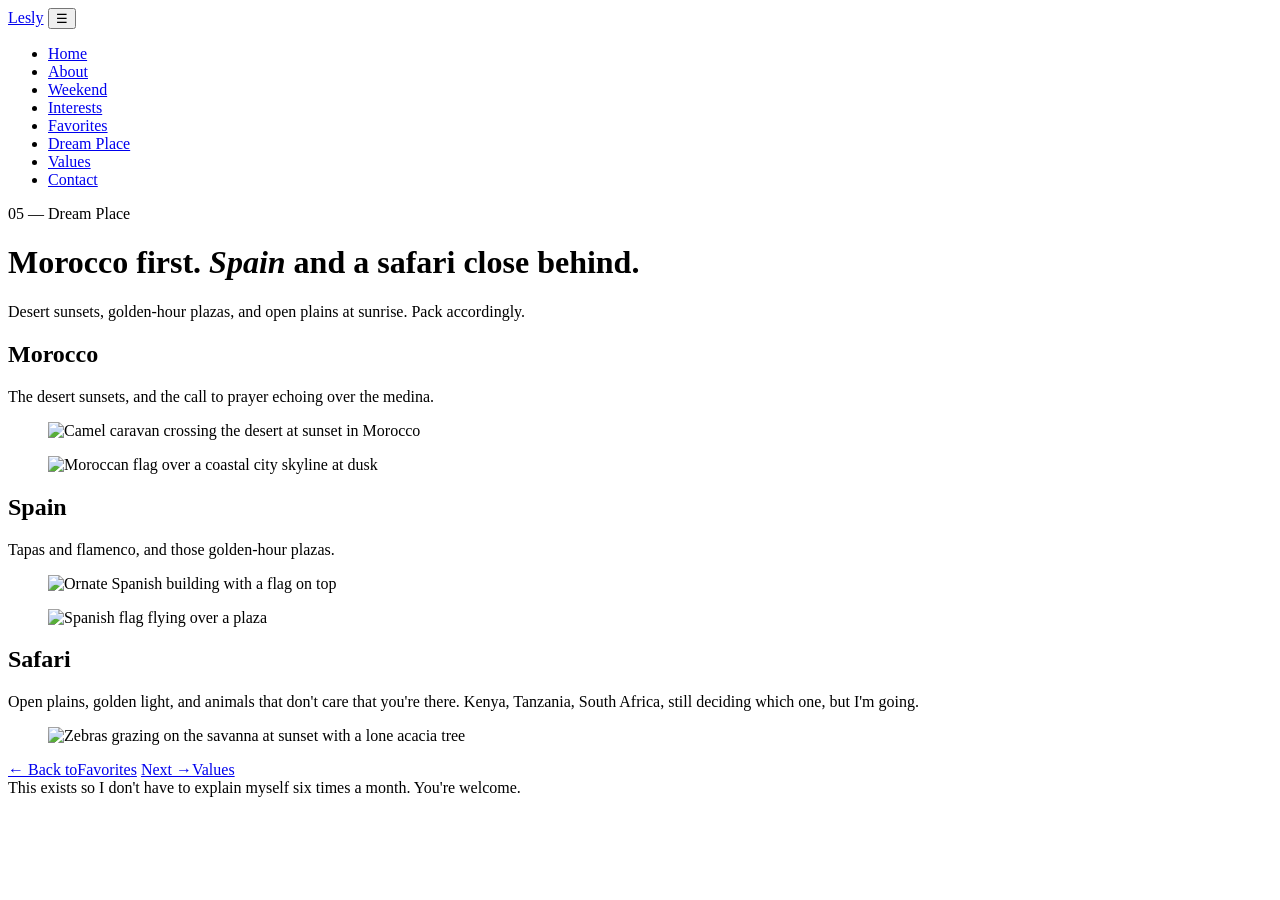
==== dream-place.html @ bce6e65e "Add files via upload" ====
<!DOCTYPE html>
<html lang="en">
<head>
<meta charset="UTF-8">
<meta name="viewport" content="width=device-width, initial-scale=1.0">
<title>Dream Place — Lesly</title>
<link rel="stylesheet" href="css/style.css">
</head>
<body>

<nav class="site-nav">
  <div class="wrap">
    <a href="index.html" class="brand">Lesly</a>
    <button class="nav-toggle" aria-label="Toggle menu" aria-expanded="false">☰</button>
    <ul class="nav-links">
      <li><a href="index.html">Home</a></li>
      <li><a href="about.html">About</a></li>
      <li><a href="weekend.html">Weekend</a></li>
      <li><a href="interests.html">Interests</a></li>
      <li><a href="favorites.html">Favorites</a></li>
      <li><a href="dream-place.html" class="current">Dream Place</a></li>
      <li><a href="values.html">Values</a></li>
      <li><a href="contact.html">Contact</a></li>
    </ul>
  </div>
</nav>

<header class="page-head wrap">
  <p class="eyebrow">05 — Dream Place</p>
  <h1>Morocco first. <em>Spain</em> and a safari close behind.</h1>
  <p class="lede">Desert sunsets, golden-hour plazas, and open plains at sunrise. Pack accordingly.</p>
</header>

<section class="block wrap">
  <h2>Morocco</h2>
  <div class="prose">
    <p>The desert sunsets, and the call to prayer echoing over the medina.</p>
  </div>
  <div class="photo-strip">
    <figure>
      <img src="images/morocco-desert.jpg" alt="Camel caravan crossing the desert at sunset in Morocco">
    </figure>
    <figure>
      <img src="images/morocco-flag.jpg" alt="Moroccan flag over a coastal city skyline at dusk">
    </figure>
  </div>
</section>

<section class="block wrap">
  <h2>Spain</h2>
  <div class="prose">
    <p>Tapas and flamenco, and those golden-hour plazas.</p>
  </div>
  <div class="photo-strip">
    <figure>
      <img src="images/spain-building.jpg" alt="Ornate Spanish building with a flag on top">
    </figure>
    <figure>
      <img src="images/spain-flag.jpg" alt="Spanish flag flying over a plaza">
    </figure>
  </div>
</section>

<section class="block wrap">
  <h2>Safari</h2>
  <div class="prose">
    <p>Open plains, golden light, and animals that don't care that you're there. Kenya, Tanzania, South Africa, still deciding which one, but I'm going.</p>
  </div>
  <div class="photo-strip">
    <figure style="grid-column: 1 / -1;">
      <img src="images/safari.jpg" alt="Zebras grazing on the savanna at sunset with a lone acacia tree" style="height:380px;">
    </figure>
  </div>
</section>

<nav class="page-nav wrap">
  <div class="links">
    <a class="prev" href="favorites.html"><span class="dir">← Back to</span>Favorites</a>
    <a class="next" href="values.html"><span class="dir">Next →</span>Values</a>
  </div>
</nav>

<footer class="site-foot">
  <div class="wrap">This exists so I don't have to explain myself six times a month. You're welcome.</div>
</footer>

<script src="js/main.js"></script>
</body>
</html>
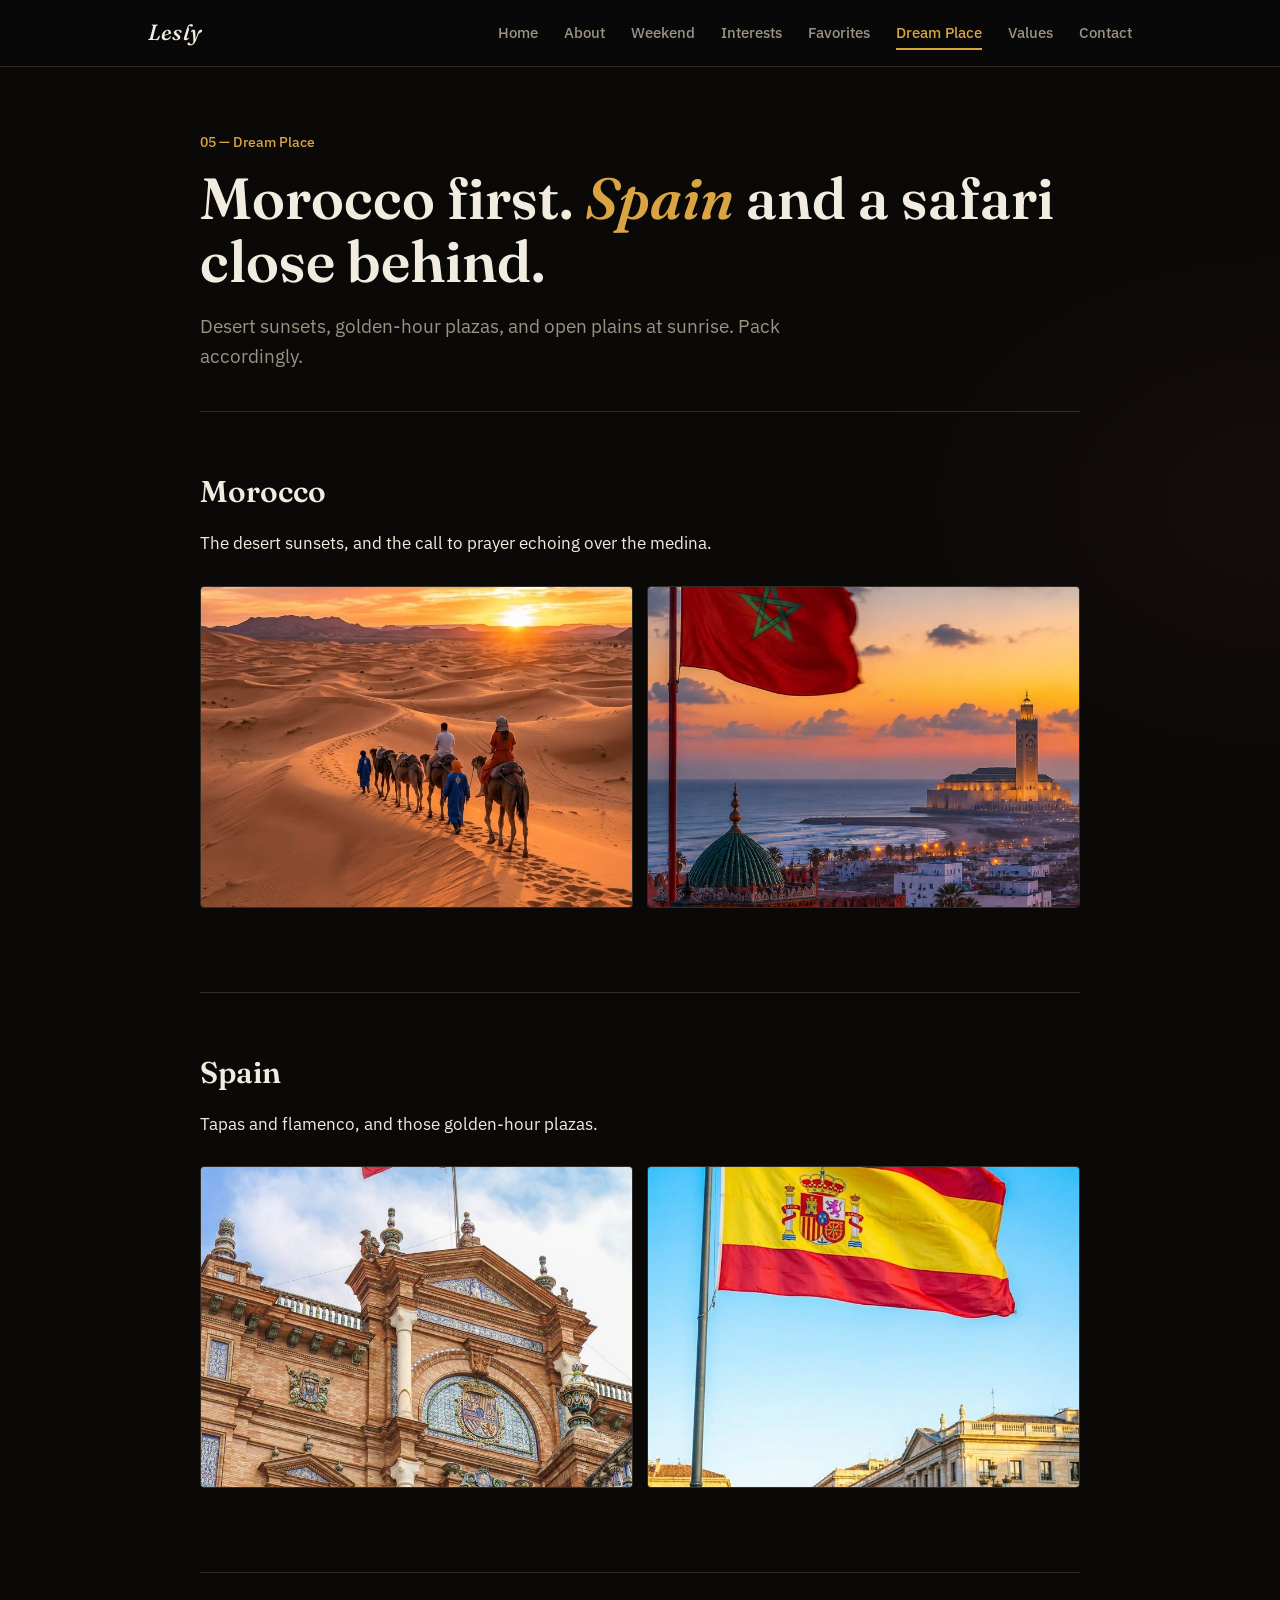
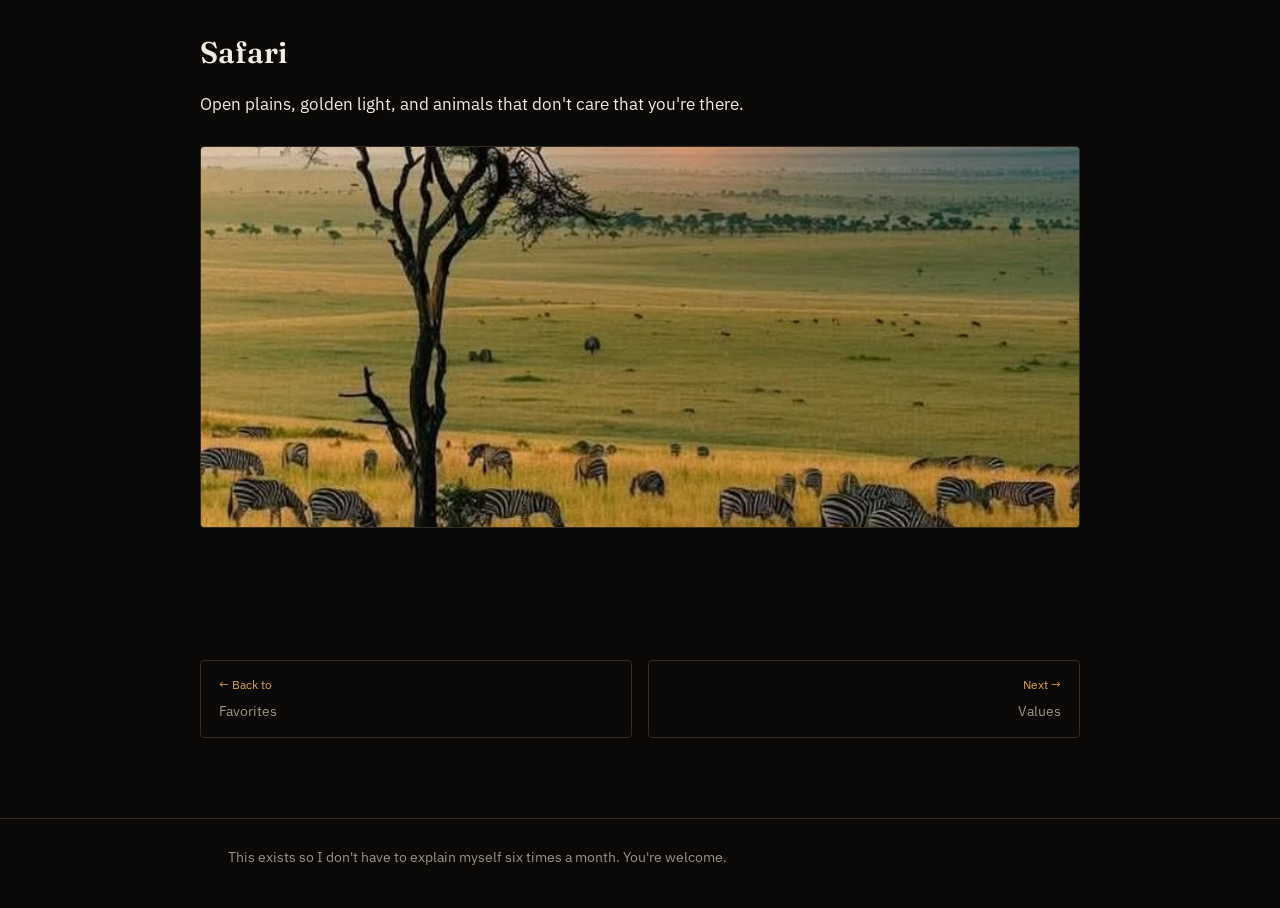
==== commit c6e2d360: "Add files via upload" ====
--- a/dream-place.html
+++ b/dream-place.html
@@ -64,7 +64,7 @@
 <section class="block wrap">
   <h2>Safari</h2>
   <div class="prose">
-    <p>Open plains, golden light, and animals that don't care that you're there. Kenya, Tanzania, South Africa, still deciding which one, but I'm going.</p>
+    <p>Open plains, golden light, and animals that don't care that you're there.</p>
   </div>
   <div class="photo-strip">
     <figure style="grid-column: 1 / -1;">
--- a/css/style.css
+++ b/css/style.css
@@ -0,0 +1,554 @@
+/* ============================================
+   Lesly — About Me Site
+   Design tokens
+   ============================================ */
+
+@import url('https://fonts.googleapis.com/css2?family=Fraunces:ital,opsz,wght@0,9..144,400;0,9..144,500;0,9..144,600;1,9..144,500;1,9..144,600&family=IBM+Plex+Sans:wght@400;500;600&display=swap');
+
+:root {
+  --bg: #0a0908;
+  --surface: #161310;
+  --surface-raised: #1e1a15;
+  --line: #322c24;
+  --text: #f2ece0;
+  --text-muted: #9c9282;
+  --gold: #d9a441;
+  --rose: #c1443c;
+  --gold-dim: #9c7c3d;
+
+  --serif: 'Fraunces', Georgia, serif;
+  --sans: 'IBM Plex Sans', -apple-system, sans-serif;
+
+  --max-w: 880px;
+}
+
+* { box-sizing: border-box; }
+
+@media (prefers-reduced-motion: reduce) {
+  *, *::before, *::after {
+    animation-duration: 0.01ms !important;
+    animation-iteration-count: 1 !important;
+    transition-duration: 0.01ms !important;
+  }
+}
+
+html { scroll-behavior: smooth; }
+
+body {
+  margin: 0;
+  background: var(--bg);
+  background-image:
+    radial-gradient(ellipse 900px 500px at 15% -10%, rgba(217,164,65,0.08), transparent 60%),
+    radial-gradient(ellipse 700px 500px at 100% 20%, rgba(193,68,60,0.06), transparent 60%);
+  color: var(--text);
+  font-family: var(--sans);
+  font-size: 17px;
+  line-height: 1.6;
+  -webkit-font-smoothing: antialiased;
+}
+
+a { color: inherit; }
+
+img { max-width: 100%; display: block; }
+
+::selection { background: var(--gold); color: #1a1509; }
+
+:focus-visible {
+  outline: 2px solid var(--gold);
+  outline-offset: 3px;
+}
+
+/* ---------- layout shell ---------- */
+
+.wrap {
+  max-width: var(--max-w);
+  margin: 0 auto;
+  padding: 0 28px;
+}
+
+/* ---------- nav ---------- */
+
+.site-nav {
+  position: sticky;
+  top: 0;
+  z-index: 50;
+  background: rgba(10,9,8,0.88);
+  backdrop-filter: blur(10px);
+  border-bottom: 1px solid var(--line);
+}
+
+.site-nav .wrap {
+  display: flex;
+  align-items: center;
+  justify-content: space-between;
+  height: 66px;
+  max-width: 1040px;
+}
+
+.site-nav .brand {
+  font-family: var(--serif);
+  font-style: italic;
+  font-weight: 500;
+  font-size: 22px;
+  text-decoration: none;
+  color: var(--text);
+  letter-spacing: 0.2px;
+}
+
+.nav-toggle {
+  display: none;
+  background: none;
+  border: 1px solid var(--line);
+  border-radius: 6px;
+  color: var(--text);
+  width: 40px;
+  height: 40px;
+  font-size: 18px;
+  cursor: pointer;
+}
+
+.nav-links {
+  display: flex;
+  gap: 26px;
+  list-style: none;
+  margin: 0;
+  padding: 0;
+}
+
+.nav-links a {
+  text-decoration: none;
+  color: var(--text-muted);
+  font-size: 14.5px;
+  font-weight: 500;
+  padding: 6px 0;
+  border-bottom: 2px solid transparent;
+  transition: color 0.15s ease, border-color 0.15s ease;
+}
+
+.nav-links a:hover { color: var(--text); }
+
+.nav-links a.current {
+  color: var(--gold);
+  border-bottom-color: var(--gold);
+}
+
+@media (max-width: 760px) {
+  .nav-toggle { display: block; }
+  .nav-links {
+    position: fixed;
+    top: 66px;
+    left: 0;
+    right: 0;
+    bottom: 0;
+    flex-direction: column;
+    background: var(--bg);
+    padding: 24px 28px;
+    gap: 4px;
+    transform: translateX(100%);
+    transition: transform 0.25s ease;
+    overflow-y: auto;
+  }
+  .nav-links.open { transform: translateX(0); }
+  .nav-links a {
+    padding: 14px 0;
+    border-bottom: 1px solid var(--line);
+    font-size: 17px;
+    width: 100%;
+  }
+}
+
+/* ---------- headers / hero ---------- */
+
+header.page-head {
+  padding: 64px 0 40px;
+  border-bottom: 1px solid var(--line);
+}
+
+.eyebrow {
+  color: var(--gold);
+  font-size: 14px;
+  font-weight: 500;
+  margin: 0 0 14px;
+}
+
+h1 {
+  font-family: var(--serif);
+  font-weight: 600;
+  font-size: clamp(38px, 6vw, 58px);
+  line-height: 1.08;
+  margin: 0 0 18px;
+}
+
+h1 em, .accent-italic {
+  font-style: italic;
+  color: var(--gold);
+}
+
+.lede {
+  font-size: 19px;
+  color: var(--text-muted);
+  max-width: 62ch;
+  margin: 0;
+}
+
+h2 {
+  font-family: var(--serif);
+  font-weight: 600;
+  font-size: 30px;
+  margin: 0 0 14px;
+}
+
+h3 {
+  font-family: var(--serif);
+  font-weight: 600;
+  font-size: 21px;
+  margin: 0 0 10px;
+}
+
+p { margin: 0 0 16px; }
+
+section.block {
+  padding: 56px 0;
+  border-bottom: 1px solid var(--line);
+}
+
+section.block:last-of-type { border-bottom: none; }
+
+.prose {
+  max-width: 62ch;
+  color: var(--text);
+}
+
+.prose p { color: var(--text); }
+
+/* ---------- home hero ---------- */
+
+.hero {
+  padding: 88px 0 60px;
+}
+
+.hero .eyebrow { margin-bottom: 18px; }
+
+.hero h1 { max-width: 15ch; }
+
+.hero .lede { margin-bottom: 8px; }
+
+/* ---------- card deck nav (home) ---------- */
+
+.deck {
+  display: grid;
+  grid-template-columns: repeat(3, 1fr);
+  gap: 16px;
+  padding: 8px 0 72px;
+}
+
+@media (max-width: 640px) {
+  .deck { grid-template-columns: repeat(2, 1fr); }
+}
+
+.card {
+  position: relative;
+  display: block;
+  text-decoration: none;
+  background: var(--surface);
+  border: 1px solid var(--line);
+  border-radius: 4px;
+  padding: 22px 18px 20px;
+  min-height: 140px;
+  transition: border-color 0.18s ease, transform 0.18s ease, background 0.18s ease;
+}
+
+.card:hover {
+  border-color: var(--gold-dim);
+  background: var(--surface-raised);
+  transform: translateY(-3px);
+}
+
+.card .num {
+  font-family: var(--serif);
+  font-style: italic;
+  color: var(--gold);
+  font-size: 14px;
+  display: block;
+  margin-bottom: 14px;
+}
+
+.card .label {
+  font-family: var(--serif);
+  font-weight: 600;
+  font-size: 19px;
+  color: var(--text);
+  display: block;
+  margin-bottom: 6px;
+}
+
+.card .desc {
+  color: var(--text-muted);
+  font-size: 14px;
+  line-height: 1.5;
+}
+
+/* ---------- interest / content cards ---------- */
+
+.grid-2 {
+  display: grid;
+  grid-template-columns: 1fr 1fr;
+  gap: 20px;
+}
+
+@media (max-width: 640px) {
+  .grid-2 { grid-template-columns: 1fr; }
+}
+
+.tile {
+  background: var(--surface);
+  border: 1px solid var(--line);
+  border-radius: 4px;
+  overflow: hidden;
+}
+
+.tile img {
+  width: 100%;
+  height: 260px;
+  object-fit: cover;
+  border-bottom: 1px solid var(--line);
+}
+
+.tile .tile-body { padding: 18px 20px 22px; }
+
+.tile .tag {
+  color: var(--gold);
+  font-size: 13px;
+  font-weight: 500;
+  margin-bottom: 8px;
+  display: block;
+}
+
+.tile p:last-child { margin-bottom: 0; }
+
+/* photo strip */
+
+.photo-strip {
+  display: grid;
+  grid-template-columns: 1fr 1fr;
+  gap: 14px;
+  margin: 28px 0;
+}
+
+@media (max-width: 640px) {
+  .photo-strip { grid-template-columns: 1fr; }
+}
+
+.photo-strip figure {
+  margin: 0;
+  border: 1px solid var(--line);
+  border-radius: 4px;
+  overflow: hidden;
+  background: var(--surface);
+}
+
+.photo-strip img {
+  width: 100%;
+  height: 320px;
+  object-fit: cover;
+}
+
+.photo-strip figcaption {
+  padding: 12px 16px;
+  font-size: 14px;
+  color: var(--text-muted);
+}
+
+/* video embed */
+
+.video-frame {
+  position: relative;
+  padding-top: 56.25%;
+  border-radius: 4px;
+  overflow: hidden;
+  border: 1px solid var(--line);
+  background: var(--surface);
+  margin: 24px 0;
+}
+
+.video-frame iframe {
+  position: absolute;
+  top: 0; left: 0;
+  width: 100%; height: 100%;
+  border: 0;
+}
+
+/* pull quote / list */
+
+ul.plain, ol.plain {
+  padding-left: 0;
+  list-style: none;
+  margin: 0 0 16px;
+}
+
+ul.plain li, ol.plain li {
+  padding: 12px 0;
+  border-bottom: 1px solid var(--line);
+  color: var(--text);
+}
+
+ul.plain li:last-child, ol.plain li:last-child { border-bottom: none; }
+
+ul.plain li strong, ol.plain li strong {
+  color: var(--gold);
+  font-weight: 500;
+}
+
+.tag-row {
+  display: flex;
+  flex-wrap: wrap;
+  gap: 10px;
+  margin: 20px 0 8px;
+}
+
+.pill {
+  border: 1px solid var(--line);
+  border-radius: 999px;
+  padding: 8px 16px;
+  font-size: 14px;
+  color: var(--text-muted);
+  background: var(--surface);
+}
+
+/* swatch */
+
+.color-swatch {
+  width: 100%;
+  height: 180px;
+  border-radius: 4px;
+  border: 1px solid var(--line);
+  margin-bottom: 20px;
+  background: #000;
+}
+
+/* ---------- ask me about ---------- */
+
+.ask-list {
+  display: flex;
+  flex-direction: column;
+  gap: 12px;
+  margin: 8px 0 0;
+}
+
+.ask-item {
+  background: var(--surface);
+  border: 1px solid var(--line);
+  border-left: 3px solid var(--gold);
+  border-radius: 2px;
+  padding: 18px 22px;
+  font-family: var(--serif);
+  font-size: 18px;
+  font-style: italic;
+  color: var(--text);
+}
+
+/* ---------- contact form ---------- */
+
+form.contact-form {
+  max-width: 480px;
+  margin-top: 8px;
+}
+
+.field {
+  margin-bottom: 18px;
+}
+
+.field label {
+  display: block;
+  font-size: 14px;
+  color: var(--text-muted);
+  margin-bottom: 7px;
+}
+
+.field input,
+.field textarea {
+  width: 100%;
+  background: var(--surface);
+  border: 1px solid var(--line);
+  border-radius: 4px;
+  color: var(--text);
+  font-family: var(--sans);
+  font-size: 15px;
+  padding: 12px 14px;
+  resize: vertical;
+}
+
+.field input:focus, .field textarea:focus {
+  border-color: var(--gold-dim);
+}
+
+.btn {
+  display: inline-block;
+  background: var(--gold);
+  color: #1a1509;
+  border: none;
+  border-radius: 4px;
+  padding: 13px 26px;
+  font-family: var(--sans);
+  font-weight: 600;
+  font-size: 15px;
+  cursor: pointer;
+  text-decoration: none;
+  transition: background 0.15s ease;
+}
+
+.btn:hover { background: #e8b658; }
+
+.form-note {
+  font-size: 13px;
+  color: var(--text-muted);
+  margin-top: 10px;
+}
+
+/* ---------- page-to-page footer nav ---------- */
+
+.page-nav {
+  padding: 48px 0 80px;
+}
+
+.page-nav .links {
+  display: flex;
+  justify-content: space-between;
+  gap: 16px;
+  flex-wrap: wrap;
+}
+
+.page-nav a {
+  text-decoration: none;
+  color: var(--text-muted);
+  font-size: 14px;
+  border: 1px solid var(--line);
+  border-radius: 4px;
+  padding: 14px 18px;
+  flex: 1;
+  min-width: 180px;
+  transition: border-color 0.15s ease, color 0.15s ease;
+}
+
+.page-nav a:hover {
+  border-color: var(--gold-dim);
+  color: var(--text);
+}
+
+.page-nav a .dir {
+  display: block;
+  font-size: 12px;
+  color: var(--gold);
+  margin-bottom: 6px;
+}
+
+.page-nav a.next { text-align: right; }
+
+/* ---------- footer ---------- */
+
+footer.site-foot {
+  border-top: 1px solid var(--line);
+  padding: 28px 0 40px;
+  color: var(--text-muted);
+  font-size: 13.5px;
+}
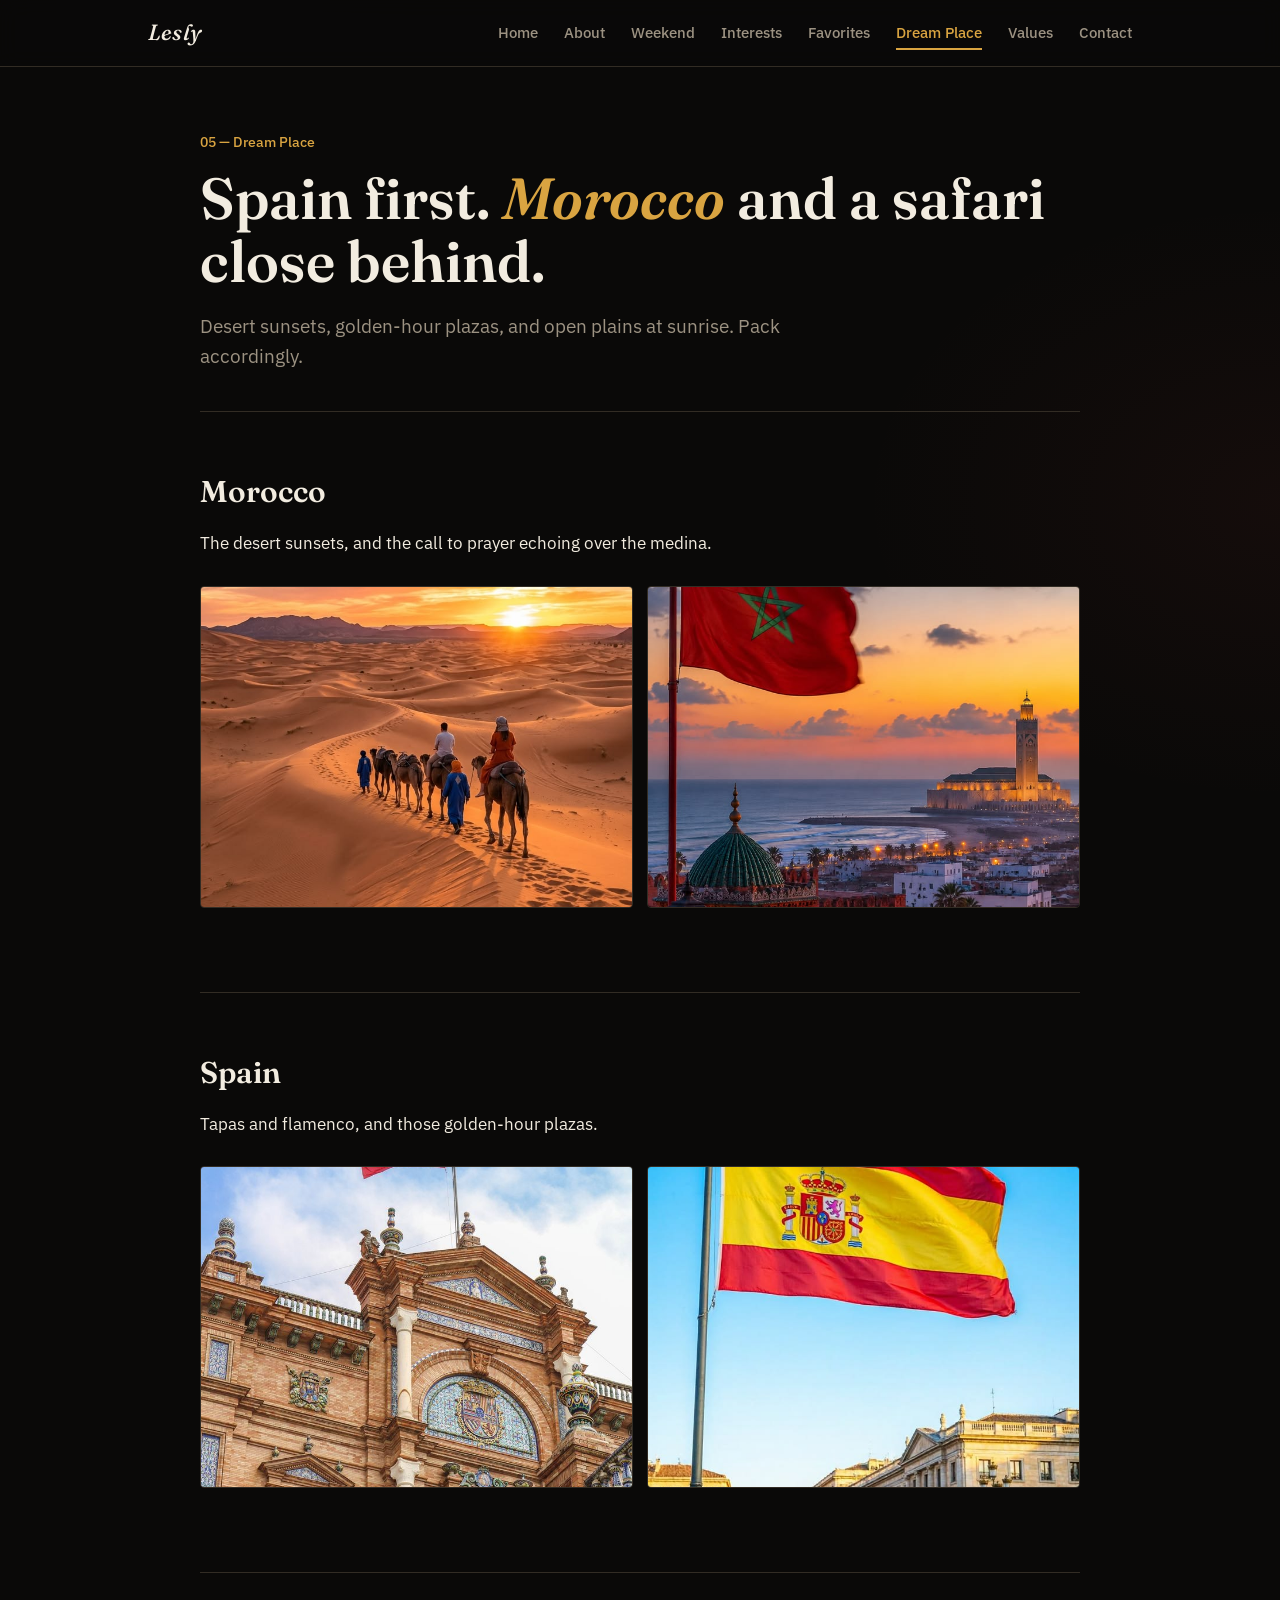
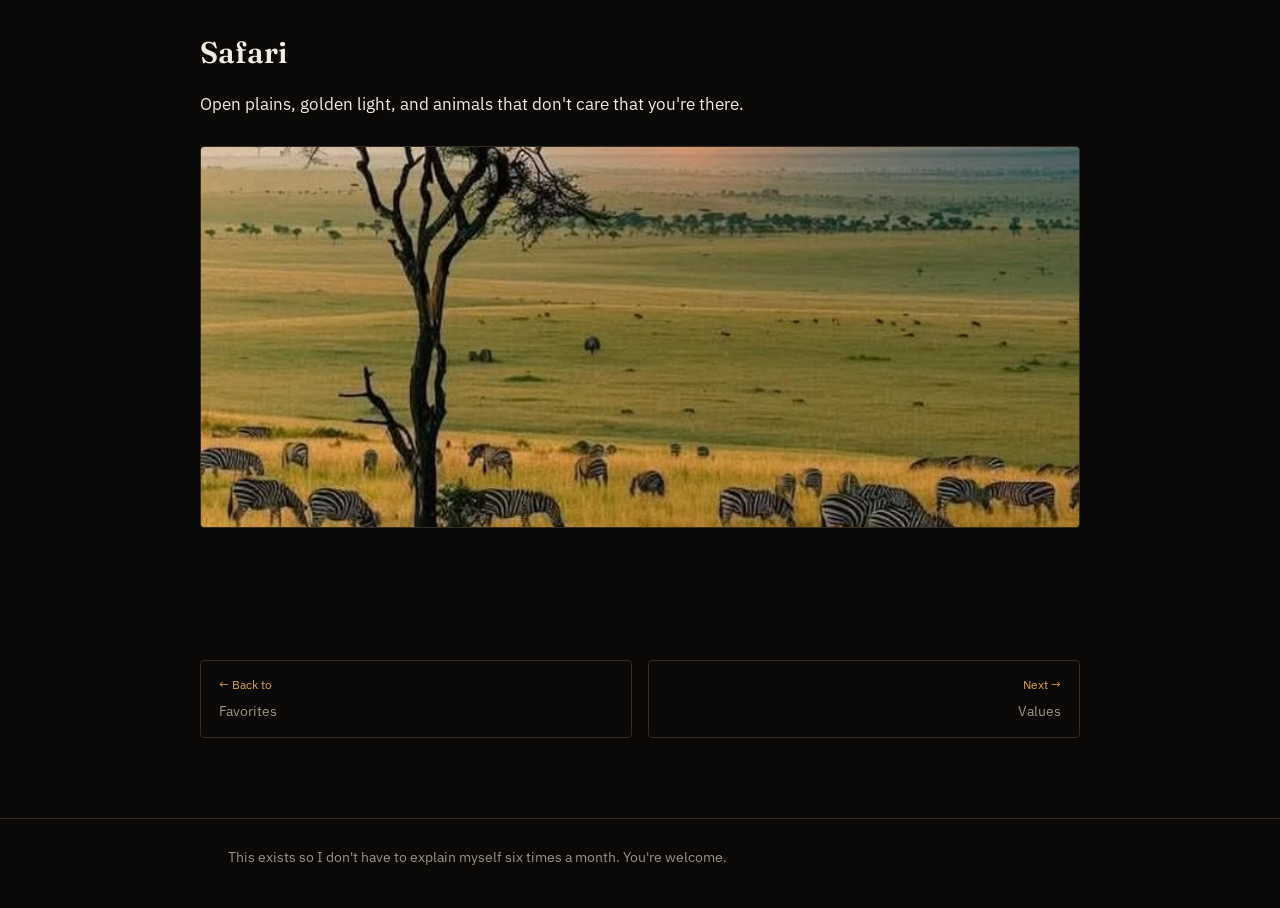
==== commit 95d2c8ce: "Update dream-place.html" ====
--- a/dream-place.html
+++ b/dream-place.html
@@ -27,7 +27,7 @@
 
 <header class="page-head wrap">
   <p class="eyebrow">05 — Dream Place</p>
-  <h1>Morocco first. <em>Spain</em> and a safari close behind.</h1>
+  <h1>Spain first. <em>Morocco</em> and a safari close behind.</h1>
   <p class="lede">Desert sunsets, golden-hour plazas, and open plains at sunrise. Pack accordingly.</p>
 </header>
 
--- a/css/style.css
+++ b/css/style.css
@@ -140,20 +140,26 @@
     left: 0;
     right: 0;
     bottom: 0;
+    z-index: 100;
     flex-direction: column;
     background: var(--bg);
-    padding: 24px 28px;
-    gap: 4px;
+    padding: 32px 28px;
+    gap: 0;
     transform: translateX(100%);
     transition: transform 0.25s ease;
     overflow-y: auto;
   }
   .nav-links.open { transform: translateX(0); }
   .nav-links a {
-    padding: 14px 0;
+    padding: 22px 4px;
     border-bottom: 1px solid var(--line);
-    font-size: 17px;
+    font-size: 20px;
+    font-weight: 500;
     width: 100%;
+  }
+  .nav-links a.current {
+    color: var(--rose);
+    border-bottom-color: var(--rose);
   }
 }
 
@@ -376,6 +382,23 @@
   top: 0; left: 0;
   width: 100%; height: 100%;
   border: 0;
+}
+
+.video-row {
+  display: grid;
+  grid-template-columns: repeat(3, 1fr);
+  gap: 14px;
+  margin: 24px 0;
+}
+
+@media (max-width: 640px) {
+  .video-row { grid-template-columns: 1fr; }
+}
+
+.video-row .video-frame { margin: 0; }
+
+.video-frame-portrait {
+  padding-top: 177.78%;
 }
 
 /* pull quote / list */
